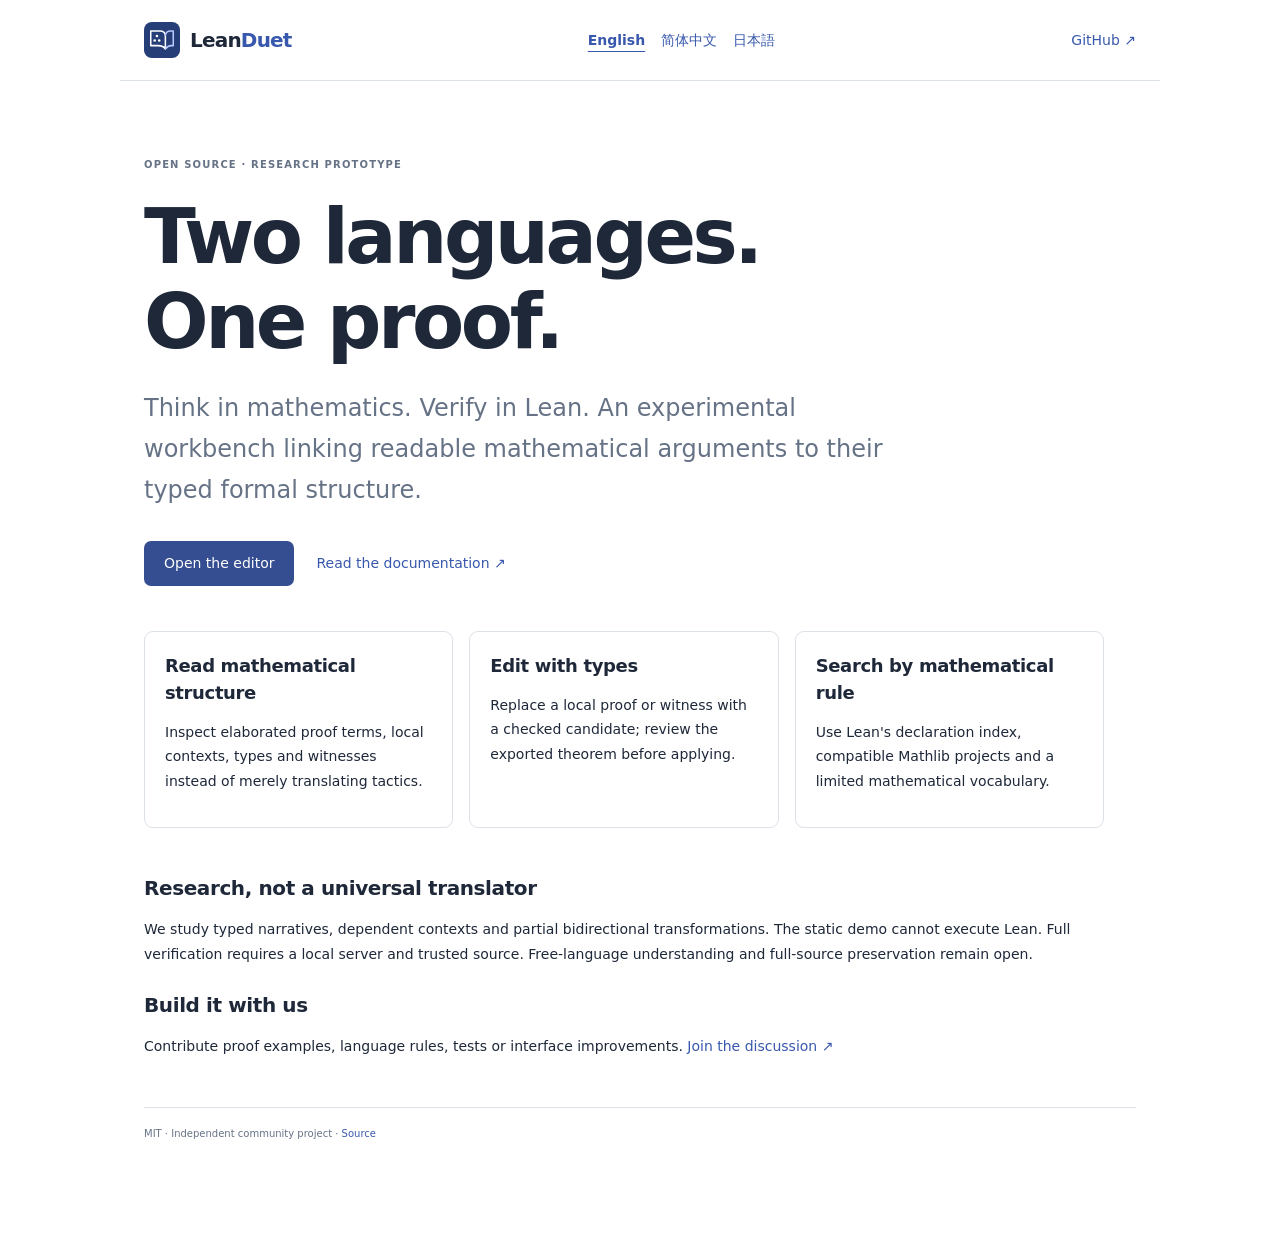
==== web/about.html @ 16a1d82d "Add Chinese and Japanese project introductions and compositional proof language" ====
<!doctype html>
<html lang="en" data-theme="light"><head><meta charset="utf-8"><meta name="viewport" content="width=device-width,initial-scale=1"><title>About LeanDuet · 项目介绍 · プロジェクト紹介</title><link rel="stylesheet" href="style.css"><link rel="stylesheet" href="about.css"><link rel="icon" href="logo.svg" type="image/svg+xml"></head>
<body class="about-page"><header class="about-nav"><a class="brand" href="./"><img src="logo.svg" width="36" height="36" alt=""><span>Lean<span class="accent">Duet</span></span></a><nav aria-label="Language"><a href="#en" lang="en">English</a><a href="#zh" lang="zh-CN">简体中文</a><a href="#ja" lang="ja">日本語</a></nav><a href="https://github.com/Liangebra/leanduet">GitHub ↗</a></header>
<main class="about-main">
<article id="en" lang="en"><div class="eyebrow">OPEN SOURCE · RESEARCH PROTOTYPE</div><h1>Two languages.<br>One proof.</h1><p class="lead">Think in mathematics. Verify in Lean. An experimental workbench linking readable mathematical arguments to their typed formal structure.</p><div class="about-actions"><a class="launch" href="./">Open the editor</a><a href="https://github.com/Liangebra/leanduet/blob/main/README.md">Read the documentation ↗</a></div><div class="feature-grid"><section><h2>Read mathematical structure</h2><p>Inspect elaborated proof terms, local contexts, types and witnesses instead of merely translating tactics.</p></section><section><h2>Edit with types</h2><p>Replace a local proof or witness with a checked candidate; review the exported theorem before applying.</p></section><section><h2>Search by mathematical rule</h2><p>Use Lean's declaration index, compatible Mathlib projects and a limited mathematical vocabulary.</p></section></div><h2>Research, not a universal translator</h2><p>We study typed narratives, dependent contexts and partial bidirectional transformations. The static demo cannot execute Lean. Full verification requires a local server and trusted source. Free-language understanding and full-source preservation remain open.</p><h2>Build it with us</h2><p>Contribute proof examples, language rules, tests or interface improvements. <a href="https://github.com/Liangebra/leanduet/discussions">Join the discussion ↗</a></p></article>
<article id="zh" lang="zh-CN"><div class="eyebrow">开源 · 研究原型</div><h1>两种语言，<br>同一个证明。</h1><p class="lead">以数学的方式思考，以 Lean 的方式验证。让传统数学叙事和形式证明共享带类型的推理结构。</p><div class="about-actions"><a class="launch" href="./">打开编辑器</a><a href="https://github.com/Liangebra/leanduet/blob/main/README.zh-CN.md">阅读中文文档 ↗</a></div><div class="feature-grid"><section><h2>阅读数学结构</h2><p>提取 elaboration 后的真实证明项、局部上下文、类型和见证，而非逐行翻译 tactic。</p></section><section><h2>由类型约束编辑</h2><p>修改局部证明或构造性见证，审查经过验证的导出结果后再应用。</p></section><section><h2>按数学原理检索</h2><p>利用 Lean 的定理索引、兼容的 Mathlib 项目及受控数学概念词典。</p></section></div><h2>研究原型，而非万能翻译器</h2><p>研究类型化叙事、依赖上下文与部分双向变换。静态演示不执行 Lean；验证须启动本地服务并使用可信源码。自由自然语言解析、完整源码保留仍是研究目标。</p><h2>一起建设</h2><p>欢迎贡献数学证明案例、语言规则、测试或界面设计。<a href="https://github.com/Liangebra/leanduet/discussions">参与讨论 ↗</a></p></article>
<article id="ja" lang="ja"><div class="eyebrow">オープンソース · 研究用プロトタイプ</div><h1>二つの言語、<br>一つの証明。</h1><p class="lead">数学として考え、Lean で検証する。自然な数学的記述と型付きの形式証明を結び付ける実験的なワークベンチ。</p><div class="about-actions"><a class="launch" href="./">エディターを開く</a><a href="https://github.com/Liangebra/leanduet/blob/main/README.ja.md">日本語ドキュメント ↗</a></div><div class="feature-grid"><section><h2>数学的構造を読む</h2><p>tactic の単なる翻訳ではなく、elaboration 後の証明項、局所文脈、型、証人を調べます。</p></section><section><h2>型に基づいて編集する</h2><p>局所証明や存在証明の証人を置き換え、検査済みの候補を確認してから適用します。</p></section><section><h2>数学的な規則で検索する</h2><p>Lean の定理索引、互換性のある Mathlib プロジェクト、制御された数学用語を活用します。</p></section></div><h2>万能翻訳器ではなく、研究プロジェクト</h2><p>型付き数学的叙述、依存文脈、部分的な双方向変換を研究しています。静的デモでは Lean を実行できません。検証にはローカルサーバーと信頼できるコードが必要です。自由な自然言語の理解やソースの完全な保持は今後の課題です。</p><h2>一緒に開発しませんか</h2><p>証明例、数学用語、テスト、UI の改善を歓迎します。<a href="https://github.com/Liangebra/leanduet/discussions">議論に参加する ↗</a></p></article>
<footer>MIT · Independent community project · <a href="https://github.com/Liangebra/leanduet">Source</a></footer></main><script type="module" src="about.mjs"></script></body></html>
---- web/style.css ----
:root{color-scheme:light;--bg:#f4f5f8;--paper:#fff;--rail:#f8f9fb;--ink:#1e2839;--muted:#667286;--line:#dce1e8;--soft:#eef2f8;--accent:#3858ad;--accent-soft:#e9effe;--code:#f9fafc;--warn:#9c3e30;--shadow:0 2px 12px #23354b08;--mono:"SFMono-Regular",Consolas,"Liberation Mono",monospace}html[data-theme=dark]{color-scheme:dark;--bg:#11151e;--paper:#1b2230;--rail:#151b26;--ink:#e7edf7;--muted:#9eacc0;--line:#303b4e;--soft:#222d40;--accent:#a9bbff;--accent-soft:#293961;--code:#161e2b;--warn:#ffb3a7;--shadow:none}*{box-sizing:border-box}body{margin:0;background:var(--bg);color:var(--ink);font:14px/1.5 system-ui,-apple-system,sans-serif}button,input,textarea{font:inherit;color:inherit}button,a{ -webkit-tap-highlight-color:transparent}button{background:var(--paper);border:1px solid var(--line);border-radius:7px;padding:8px 12px;cursor:pointer;white-space:nowrap;font-weight:550}button:hover{border-color:var(--accent);color:var(--accent)}button:disabled{opacity:.42;cursor:not-allowed}button:focus-visible,a:focus-visible,textarea:focus-visible,input:focus-visible{outline:2px solid var(--accent);outline-offset:2px}a{color:var(--accent);text-decoration:none}a:hover{text-decoration:underline}small{display:block;color:var(--muted);font-size:11px}.top{height:68px;display:flex;align-items:center;justify-content:space-between;gap:16px;padding:0 24px;background:var(--paper);border-bottom:1px solid var(--line);position:sticky;top:0;z-index:10}.brand{display:flex;align-items:center;gap:10px;color:var(--ink);font-weight:750;letter-spacing:-.04em;font-size:20px;line-height:1.1}.brand small{font-size:8px;letter-spacing:.14em;margin-top:4px}.accent{color:var(--accent)}.topname,.actions,.workactions,.panelactions,.diaghead{display:flex;align-items:center;gap:10px}.topname{min-width:0;overflow:hidden}.topname #docname{overflow:hidden;text-overflow:ellipsis;white-space:nowrap}.pill{display:inline-block;font:600 10px/1.5 system-ui,sans-serif;padding:3px 7px;border-radius:5px;background:var(--soft);color:var(--muted);white-space:nowrap}.pill[data-state=dirty]{color:var(--warn)}.pill[data-state=pass]{color:var(--accent);background:var(--accent-soft)}.primary{background:var(--accent);border-color:var(--accent);color:var(--paper)}.primary:hover{color:var(--paper);filter:brightness(.92)}.iconlink{font-size:12px}.shell{display:grid;grid-template-columns:224px minmax(0,1fr);min-height:calc(100vh - 68px)}.rail{border-right:1px solid var(--line);background:var(--rail);padding:22px 14px;display:flex;flex-direction:column;gap:5px}.rail-title,.section-label,.eyebrow{font-size:10px;font-weight:700;letter-spacing:.115em;color:var(--muted)}.rail-title,.section-label{display:flex;justify-content:space-between;gap:8px;padding:0 9px}.rail-title{margin-bottom:12px}.section-label{margin:22px 0 5px}.railbtn,.example,.outlineItem{display:block;width:100%;text-align:left;border:0;background:transparent;color:var(--ink);font-size:12px;white-space:normal;overflow-wrap:anywhere}.example.active,.outlineItem.active{background:var(--accent-soft);color:var(--accent)}.outlineItem{font-family:var(--mono);font-weight:400}.railfoot{margin-top:auto;padding:24px 9px 4px}.railfoot small{margin-top:12px}.railfoot a{font-size:12px}main{min-width:0;padding:24px clamp(14px,2.4vw,38px);max-width:1900px;width:100%;margin:0 auto}.worktop{display:flex;justify-content:space-between;align-items:end;gap:12px;margin:0 0 14px}h1{font:600 clamp(22px,2.5vw,32px)/1.2 system-ui,sans-serif;letter-spacing:-.045em;margin:6px 0;overflow-wrap:anywhere}h2{font-size:16px;margin:3px 0;letter-spacing:-.02em}#theoremMeta{font-size:12px;margin:0;color:var(--muted)}.switch{display:flex;gap:6px;align-items:center;color:var(--muted);font-size:12px;white-space:nowrap}.notice{border:1px solid var(--line);background:var(--paper);border-left:3px solid var(--accent);border-radius:6px;padding:10px 12px;margin-bottom:16px;font-size:12px;color:var(--muted);white-space:pre-wrap}.notice.error{color:var(--warn);border-left-color:var(--warn)}.panes{display:grid;grid-template-columns:minmax(0,1fr) minmax(0,1fr);gap:14px;align-items:start}.pane{background:var(--paper);border:1px solid var(--line);border-radius:11px;box-shadow:var(--shadow);min-width:0;overflow:hidden}.panehead{display:flex;justify-content:space-between;align-items:center;padding:17px 18px 12px;border-bottom:1px solid var(--line)}.tabs{display:flex;gap:4px;padding:0 14px;border-bottom:1px solid var(--line);overflow:auto}.tabs button{border:0;border-radius:0;background:transparent;padding:11px 8px 9px;color:var(--muted);font-size:12px;border-bottom:2px solid transparent}.tabs button[aria-pressed=true]{color:var(--accent);border-bottom-color:var(--accent)}.readingView{padding:18px;min-height:400px}.paper{padding:clamp(12px,2.2vw,28px);border:1px solid var(--line);border-radius:6px;background:var(--paper);min-height:310px}.statement{font:18px/1.7 Georgia,"Times New Roman",serif;margin:12px 0 26px;overflow-wrap:anywhere}.statement code{font:12px/1.8 var(--mono);color:var(--muted)}.statement math{font-size:21px}.proof-title{font:italic 18px Georgia,serif;display:flex;justify-content:space-between;align-items:center;margin-bottom:12px}.proof-title span{font:10px system-ui,sans-serif;color:var(--muted)}.step{display:flex;align-items:baseline;gap:10px;width:100%;text-align:left;border:1px solid transparent;background:transparent;border-radius:6px;padding:9px 8px;white-space:normal;overflow-wrap:anywhere;font:16px/1.5 Georgia,serif}.step .line{font:10px var(--mono);color:var(--muted);min-width:15px}.step .steptext{min-width:0;flex:1}.step math{font-size:17px}.step code{font:12px var(--mono);overflow-wrap:anywhere}.step:hover,.step.selected{background:var(--accent-soft);border-color:var(--line);color:var(--ink)}.qed{text-align:right;font-size:20px;margin-top:18px}.hint{font-size:11px;color:var(--muted);margin:12px 0 0}.stepEditor{margin-top:12px;padding:12px;border:1px solid var(--line);border-radius:6px;background:var(--soft)}.stepEditor input{width:100%;padding:9px;border:1px solid var(--line);border-radius:5px;background:var(--paper);font:13px var(--mono);margin:8px 0}.stepEditor label{font-size:12px;font-weight:650}.stepEditor .actions{justify-content:flex-end}.stepEditor small{margin-top:7px}.codebar{display:flex;justify-content:space-between;padding:10px 16px;color:var(--muted);font:11px var(--mono);background:var(--soft)}.codewrap{position:relative;display:grid;grid-template-columns:42px minmax(0,1fr);height:325px;background:var(--code)}#gutter,#lean{margin:0;padding:14px 0;font:13px/24px var(--mono);tab-size:2}#gutter{text-align:right;padding-right:9px;color:var(--muted);overflow:hidden;border-right:1px solid var(--line);user-select:none}#lean{padding-left:12px;padding-right:12px;min-height:0;height:100%;resize:none;overflow:auto;border:0;background:transparent;white-space:pre}textarea{display:block;width:100%;resize:vertical;min-height:300px;border:0;padding:14px;background:var(--code);font:13px/1.7 var(--mono)}#prompt{min-height:180px;font:14px/1.6 system-ui,sans-serif;border:1px solid var(--line);border-radius:6px;margin:10px 0}.panelactions{padding:10px 14px;border-top:1px solid var(--line);justify-content:flex-end;flex-wrap:wrap}.panelactions button{font-size:12px}.tabbody{min-height:400px}.tabbody#notesView{padding:14px}.proposalbox{margin-top:10px;padding:12px;border:1px solid var(--line);border-radius:6px}.proposalbox button{font-size:11px;margin:4px 4px 0 0}.diagnostics{border-top:1px solid var(--line);padding:14px;min-height:155px}.diaghead{justify-content:space-between}pre{font:12px/1.6 var(--mono);white-space:pre-wrap;overflow-wrap:anywhere;margin:10px 0 0;max-height:240px;overflow:auto}#gutter{white-space:pre;max-height:none}.inspector{display:grid;grid-template-columns:minmax(0,1fr) minmax(0,1fr) auto;gap:14px;align-items:center;border:1px solid var(--line);background:var(--paper);border-radius:8px;margin-top:14px;padding:14px 18px}.inspector strong,.inspector code,.inspector span:not(.eyebrow){display:block;overflow-wrap:anywhere}.inspector code{font-size:12px;color:var(--muted)}.inspector .eyebrow{display:block;margin-bottom:3px}footer{display:flex;justify-content:space-between;gap:12px;margin-top:16px;color:var(--muted);font-size:10px}[hidden]{display:none!important}@media(max-width:1100px){.shell{grid-template-columns:170px minmax(0,1fr)}.rail{padding:18px 9px}.paper{padding:13px}.topname{display:none}.workactions{flex-wrap:wrap}.panes{gap:9px}}@media(max-width:800px){.top{height:auto;min-height:60px;padding:12px;flex-wrap:wrap}.shell{display:block}.rail{border-right:0;border-bottom:1px solid var(--line);display:flex;flex-direction:row;flex-wrap:wrap;padding:10px}.rail-title,.railfoot,.rail .section-label,#outline{display:none}.railbtn{width:auto}.rail #examples{display:flex;flex-wrap:wrap;gap:3px}.rail .example{width:auto;font-size:11px}.panes{grid-template-columns:1fr}.worktop{align-items:start;flex-direction:column}.inspector{grid-template-columns:1fr}footer{flex-direction:column}.actions{gap:6px}.top .actions button{font-size:11px}.iconlink{display:none}}
.narrativeStatus{color:var(--muted);font:10px/1.6 system-ui,sans-serif;border-top:1px solid var(--line);padding-top:12px;margin-top:18px}.statement math,.step math{display:inline math;vertical-align:middle}.step.selected .line{color:var(--accent)}

/* Reading-first workbench refinements */
.stepModes{display:flex;align-items:center;gap:9px;margin-top:9px}.stepModes select{font:12px system-ui,sans-serif;padding:5px 9px;border:1px solid var(--line);border-radius:5px;background:var(--paper);color:var(--ink)}
.railfoot a{display:block;margin-bottom:8px}.statement{line-height:1.8}.paper{min-height:340px}.proof-title{padding-bottom:9px;border-bottom:1px solid var(--line)}.step{padding-top:12px;padding-bottom:12px}.step .line{opacity:.7}.step.selected{border-left:2px solid var(--accent)}.workactions button[aria-pressed=true]{background:var(--accent-soft);color:var(--accent)}.focus-reading .panes{grid-template-columns:minmax(0,1fr)}.focus-reading .codepane{display:none}.focus-reading .mathpane{max-width:920px;width:100%;margin:auto}.focus-reading .paper{max-width:760px;margin:auto;padding:clamp(18px,4vw,48px)}.focus-reading .readingView{min-height:520px}.focus-reading .step{font-size:18px}.focus-reading .statement{font-size:22px}.focus-reading .inspector{max-width:920px;margin-left:auto;margin-right:auto}.focus-reading #newDoc:focus-visible{outline:2px solid var(--accent)}
@media(max-width:800px){.rail{gap:6px}.rail #examples{width:100%;overflow-x:auto;flex-wrap:nowrap;padding-bottom:3px}.rail .example{flex:0 0 auto}.readingView{padding:12px}.panehead{padding:13px}.paper{min-height:260px}.top .actions{flex-wrap:wrap}.focus-reading .readingView{min-height:350px}.focus-reading .paper{padding:18px}.focus-reading .statement{font-size:19px}.focus-reading .step{font-size:16px}}

.semanticPanel{padding:18px}.semanticPanel p{color:var(--muted);font-size:12px}.semanticPanel button{margin-right:6px;margin-bottom:6px;font-size:12px}.typedNode{border:1px solid var(--line);border-radius:6px;margin:8px 0;padding:9px;background:var(--paper);overflow-wrap:anywhere}.typedNode .typedNode{margin-left:10px;border-left:2px solid var(--accent)}.typedNode summary{cursor:pointer;font-size:12px;color:var(--accent)}.typedType{margin:7px 0}.typedNode code{display:block;font:12px/1.6 var(--mono);white-space:pre-wrap}.typedNode pre{max-height:140px}#typedStatus{white-space:pre-wrap}

.typedTools{display:flex;gap:8px;align-items:center;margin:14px 0;color:var(--muted);font-size:11px}.typedTools select{background:var(--paper);color:var(--ink);border:1px solid var(--line);border-radius:5px;padding:5px}.typedNarrative:empty{display:none}.typedNarrative{border:1px solid var(--line);background:var(--paper);padding:15px;border-radius:8px;margin-bottom:15px}.derivedStep{font:16px/1.65 Georgia,serif;padding:8px 0;overflow-wrap:anywhere}.derivedStep code{font:12px var(--mono)}

.typedEdit{font-size:10px;margin:7px 0 0;padding:4px 8px}.typedPatch{margin-top:16px;padding:15px;border:1px solid var(--accent);border-radius:8px;background:var(--paper)}.typedPatch label{display:block;font-size:12px}.typedPatch textarea{min-height:95px;margin:8px 0;border:1px solid var(--line);border-radius:6px}.typedPatch pre{background:var(--code);padding:10px;border-radius:6px}.typedPatch small{margin-top:8px}.typedPatch #patchStatus{white-space:pre-wrap}

.patchScope{border:1px solid var(--line);padding:9px;border-radius:6px;margin:8px 0 12px}.patchScope summary{font-size:12px;cursor:pointer;color:var(--accent)}.scopeRow{display:grid;grid-template-columns:minmax(44px,auto) minmax(0,1fr);gap:10px;border-bottom:1px solid var(--line);padding:5px 0;font-size:12px}.scopeRow code{overflow-wrap:anywhere;white-space:pre-wrap;font:12px var(--mono)}

.patchSuggestions{margin:8px 0 14px;border:1px solid var(--line);background:var(--soft);border-radius:6px;padding:10px}.patchSuggestions #patchChoices{display:flex;flex-wrap:wrap;gap:7px;margin-top:8px}.patchSuggestions button{font-size:12px;color:var(--accent);white-space:normal}.patchSuggestions small{line-height:1.5}

.witnessPair{border:1px solid var(--line);border-radius:7px;padding:12px;margin:12px 0;background:var(--soft)}.witnessPair input{width:100%;font:13px var(--mono);padding:8px;background:var(--paper);color:var(--ink);border:1px solid var(--line);border-radius:5px;margin:5px 0 10px}.witnessPair textarea{min-height:65px}.witnessPair p{margin:8px 0;font-size:12px}

.ruleSearch{margin:14px 0;border:1px solid var(--line);border-radius:7px;padding:12px;background:var(--soft)}.ruleSearch label{margin:7px 0}.ruleSearch input{width:100%;padding:8px;border:1px solid var(--line);background:var(--paper);color:var(--ink);border-radius:5px;margin-bottom:8px}.ruleResult{padding:10px 0;border-top:1px solid var(--line);display:grid;gap:6px}.ruleResult code{font:12px var(--mono);white-space:pre-wrap;overflow-wrap:anywhere}.ruleResult button{justify-self:start}.ruleSearch #ruleStatus{white-space:pre-wrap}

.chainEditor{padding:12px;border:1px solid var(--line);border-radius:7px;margin:12px 0}.chainEditor summary{cursor:pointer;font-size:13px;color:var(--accent)}.chainEditor textarea{min-height:140px;white-space:pre-wrap;font:13px/1.6 var(--mono)}
---- web/about.css ----
.about-page{min-height:100vh;background:var(--paper);color:var(--ink);overflow:auto}.about-nav{max-width:1040px;margin:auto;padding:22px 24px;border-bottom:1px solid var(--line);display:flex;justify-content:space-between;align-items:center;gap:16px;flex-wrap:wrap}.about-nav nav{display:flex;gap:16px;flex-wrap:wrap}.about-nav nav a[aria-current]{color:var(--accent);font-weight:700;text-decoration:underline;text-underline-offset:6px}.about-main{max-width:1040px;margin:auto;padding:clamp(28px,6vw,76px) 24px;display:block}.about-main article{max-width:960px}.about-main article[hidden]{display:none}.about-main h1{font-size:clamp(40px,7vw,76px);letter-spacing:-.045em;line-height:1.12;margin:22px 0}.about-main .lead{font-size:clamp(17px,2.4vw,24px);max-width:740px;color:var(--muted);line-height:1.7}.about-main p{line-height:1.75}.about-actions{display:flex;gap:22px;align-items:center;flex-wrap:wrap;margin:30px 0}.about-actions .launch{background:#354d91;color:white;border-radius:7px;padding:12px 20px;text-decoration:none}.feature-grid{display:grid;grid-template-columns:repeat(3,minmax(0,1fr));gap:16px;margin:45px 0}.feature-grid section{padding:20px;border:1px solid var(--line);border-radius:9px}.about-main h2{font-size:20px;margin:24px 0 10px}.feature-grid h2{margin-top:0;font-size:18px}.about-main footer{margin-top:48px;border-top:1px solid var(--line);padding:18px 0;display:block}.chainEditor{padding:12px;border:1px solid var(--line);border-radius:7px;margin:12px 0}.chainEditor textarea{min-height:140px;white-space:pre-wrap;font:13px/1.6 var(--mono)}@media(max-width:650px){.feature-grid{grid-template-columns:1fr}.about-nav{justify-content:flex-start}.about-main{padding:32px 20px}.about-nav nav{order:3;width:100%}}
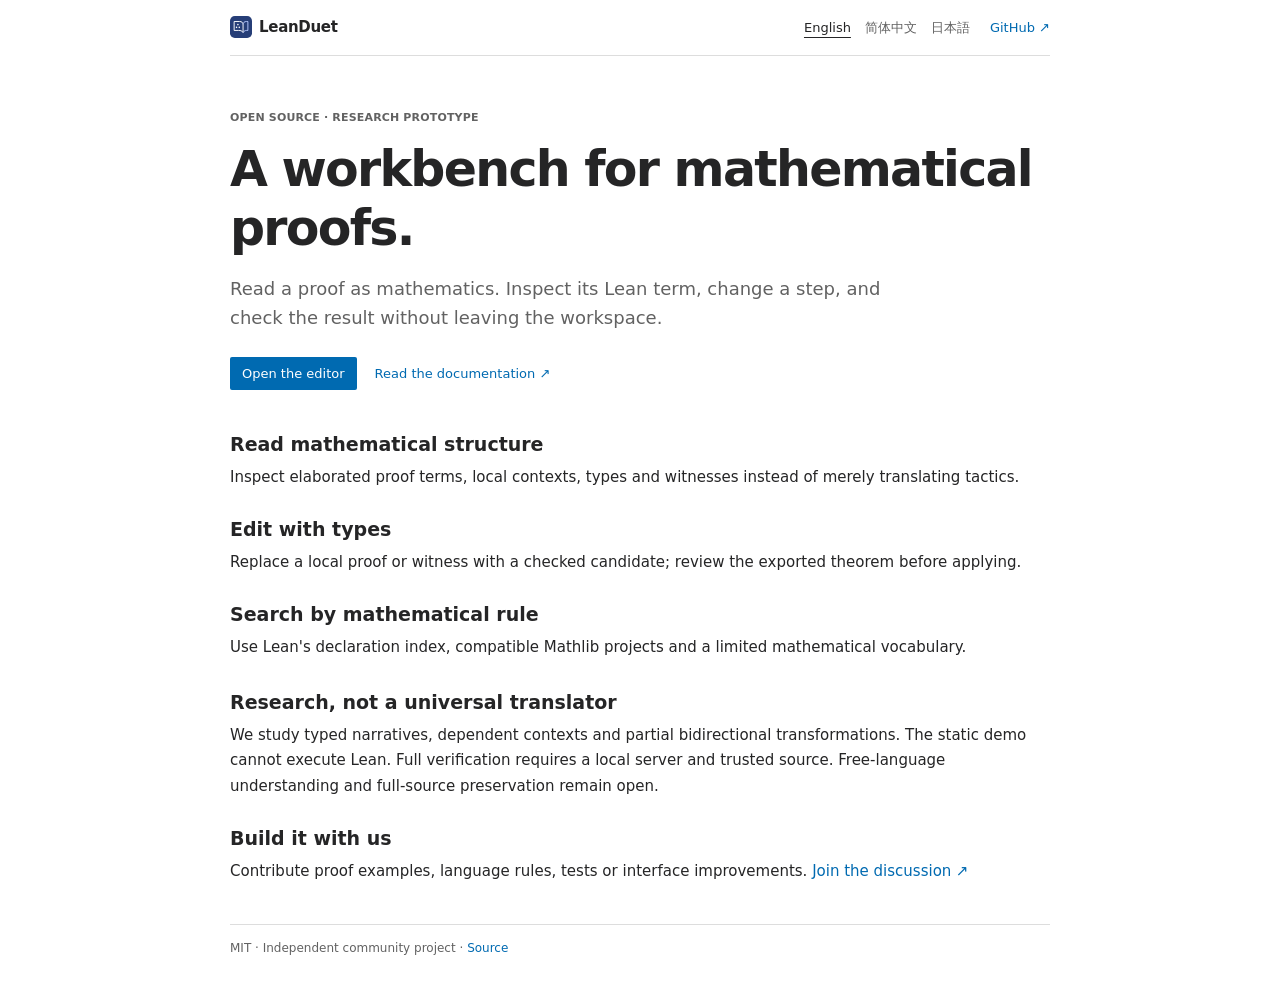
==== commit 6c52548b: "Rebuild flat IDE workspace and README; publish static site after independent browser checks" ====
--- a/web/about.html
+++ b/web/about.html
@@ -2,7 +2,7 @@
 <html lang="en" data-theme="light"><head><meta charset="utf-8"><meta name="viewport" content="width=device-width,initial-scale=1"><title>About LeanDuet · 项目介绍 · プロジェクト紹介</title><link rel="stylesheet" href="style.css"><link rel="stylesheet" href="about.css"><link rel="icon" href="logo.svg" type="image/svg+xml"></head>
 <body class="about-page"><header class="about-nav"><a class="brand" href="./"><img src="logo.svg" width="36" height="36" alt=""><span>Lean<span class="accent">Duet</span></span></a><nav aria-label="Language"><a href="#en" lang="en">English</a><a href="#zh" lang="zh-CN">简体中文</a><a href="#ja" lang="ja">日本語</a></nav><a href="https://github.com/Liangebra/leanduet">GitHub ↗</a></header>
 <main class="about-main">
-<article id="en" lang="en"><div class="eyebrow">OPEN SOURCE · RESEARCH PROTOTYPE</div><h1>Two languages.<br>One proof.</h1><p class="lead">Think in mathematics. Verify in Lean. An experimental workbench linking readable mathematical arguments to their typed formal structure.</p><div class="about-actions"><a class="launch" href="./">Open the editor</a><a href="https://github.com/Liangebra/leanduet/blob/main/README.md">Read the documentation ↗</a></div><div class="feature-grid"><section><h2>Read mathematical structure</h2><p>Inspect elaborated proof terms, local contexts, types and witnesses instead of merely translating tactics.</p></section><section><h2>Edit with types</h2><p>Replace a local proof or witness with a checked candidate; review the exported theorem before applying.</p></section><section><h2>Search by mathematical rule</h2><p>Use Lean's declaration index, compatible Mathlib projects and a limited mathematical vocabulary.</p></section></div><h2>Research, not a universal translator</h2><p>We study typed narratives, dependent contexts and partial bidirectional transformations. The static demo cannot execute Lean. Full verification requires a local server and trusted source. Free-language understanding and full-source preservation remain open.</p><h2>Build it with us</h2><p>Contribute proof examples, language rules, tests or interface improvements. <a href="https://github.com/Liangebra/leanduet/discussions">Join the discussion ↗</a></p></article>
-<article id="zh" lang="zh-CN"><div class="eyebrow">开源 · 研究原型</div><h1>两种语言，<br>同一个证明。</h1><p class="lead">以数学的方式思考，以 Lean 的方式验证。让传统数学叙事和形式证明共享带类型的推理结构。</p><div class="about-actions"><a class="launch" href="./">打开编辑器</a><a href="https://github.com/Liangebra/leanduet/blob/main/README.zh-CN.md">阅读中文文档 ↗</a></div><div class="feature-grid"><section><h2>阅读数学结构</h2><p>提取 elaboration 后的真实证明项、局部上下文、类型和见证，而非逐行翻译 tactic。</p></section><section><h2>由类型约束编辑</h2><p>修改局部证明或构造性见证，审查经过验证的导出结果后再应用。</p></section><section><h2>按数学原理检索</h2><p>利用 Lean 的定理索引、兼容的 Mathlib 项目及受控数学概念词典。</p></section></div><h2>研究原型，而非万能翻译器</h2><p>研究类型化叙事、依赖上下文与部分双向变换。静态演示不执行 Lean；验证须启动本地服务并使用可信源码。自由自然语言解析、完整源码保留仍是研究目标。</p><h2>一起建设</h2><p>欢迎贡献数学证明案例、语言规则、测试或界面设计。<a href="https://github.com/Liangebra/leanduet/discussions">参与讨论 ↗</a></p></article>
-<article id="ja" lang="ja"><div class="eyebrow">オープンソース · 研究用プロトタイプ</div><h1>二つの言語、<br>一つの証明。</h1><p class="lead">数学として考え、Lean で検証する。自然な数学的記述と型付きの形式証明を結び付ける実験的なワークベンチ。</p><div class="about-actions"><a class="launch" href="./">エディターを開く</a><a href="https://github.com/Liangebra/leanduet/blob/main/README.ja.md">日本語ドキュメント ↗</a></div><div class="feature-grid"><section><h2>数学的構造を読む</h2><p>tactic の単なる翻訳ではなく、elaboration 後の証明項、局所文脈、型、証人を調べます。</p></section><section><h2>型に基づいて編集する</h2><p>局所証明や存在証明の証人を置き換え、検査済みの候補を確認してから適用します。</p></section><section><h2>数学的な規則で検索する</h2><p>Lean の定理索引、互換性のある Mathlib プロジェクト、制御された数学用語を活用します。</p></section></div><h2>万能翻訳器ではなく、研究プロジェクト</h2><p>型付き数学的叙述、依存文脈、部分的な双方向変換を研究しています。静的デモでは Lean を実行できません。検証にはローカルサーバーと信頼できるコードが必要です。自由な自然言語の理解やソースの完全な保持は今後の課題です。</p><h2>一緒に開発しませんか</h2><p>証明例、数学用語、テスト、UI の改善を歓迎します。<a href="https://github.com/Liangebra/leanduet/discussions">議論に参加する ↗</a></p></article>
+<article id="en" lang="en"><div class="eyebrow">OPEN SOURCE · RESEARCH PROTOTYPE</div><h1>A workbench for mathematical proofs.</h1><p class="lead">Read a proof as mathematics. Inspect its Lean term, change a step, and check the result without leaving the workspace.</p><div class="about-actions"><a class="launch" href="./">Open the editor</a><a href="https://github.com/Liangebra/leanduet/blob/main/README.md">Read the documentation ↗</a></div><div class="feature-grid"><section><h2>Read mathematical structure</h2><p>Inspect elaborated proof terms, local contexts, types and witnesses instead of merely translating tactics.</p></section><section><h2>Edit with types</h2><p>Replace a local proof or witness with a checked candidate; review the exported theorem before applying.</p></section><section><h2>Search by mathematical rule</h2><p>Use Lean's declaration index, compatible Mathlib projects and a limited mathematical vocabulary.</p></section></div><h2>Research, not a universal translator</h2><p>We study typed narratives, dependent contexts and partial bidirectional transformations. The static demo cannot execute Lean. Full verification requires a local server and trusted source. Free-language understanding and full-source preservation remain open.</p><h2>Build it with us</h2><p>Contribute proof examples, language rules, tests or interface improvements. <a href="https://github.com/Liangebra/leanduet/discussions">Join the discussion ↗</a></p></article>
+<article id="zh" lang="zh-CN"><div class="eyebrow">开源 · 研究原型</div><h1>面向数学证明的工作台。</h1><p class="lead">在同一个工作区阅读数学证明、查看 Lean 证明项、修改推理并验证结果。</p><div class="about-actions"><a class="launch" href="./">打开编辑器</a><a href="https://github.com/Liangebra/leanduet/blob/main/README.zh-CN.md">阅读中文文档 ↗</a></div><div class="feature-grid"><section><h2>阅读数学结构</h2><p>提取 elaboration 后的真实证明项、局部上下文、类型和见证，而非逐行翻译 tactic。</p></section><section><h2>由类型约束编辑</h2><p>修改局部证明或构造性见证，审查经过验证的导出结果后再应用。</p></section><section><h2>按数学原理检索</h2><p>利用 Lean 的定理索引、兼容的 Mathlib 项目及受控数学概念词典。</p></section></div><h2>研究原型，而非万能翻译器</h2><p>研究类型化叙事、依赖上下文与部分双向变换。静态演示不执行 Lean；验证须启动本地服务并使用可信源码。自由自然语言解析、完整源码保留仍是研究目标。</p><h2>一起建设</h2><p>欢迎贡献数学证明案例、语言规则、测试或界面设计。<a href="https://github.com/Liangebra/leanduet/discussions">参与讨论 ↗</a></p></article>
+<article id="ja" lang="ja"><div class="eyebrow">オープンソース · 研究用プロトタイプ</div><h1>数学の証明のためのワークベンチ。</h1><p class="lead">数学的な証明を読み、Lean の証明項を調べ、推論を編集して検証するための作業環境です。</p><div class="about-actions"><a class="launch" href="./">エディターを開く</a><a href="https://github.com/Liangebra/leanduet/blob/main/README.ja.md">日本語ドキュメント ↗</a></div><div class="feature-grid"><section><h2>数学的構造を読む</h2><p>tactic の単なる翻訳ではなく、elaboration 後の証明項、局所文脈、型、証人を調べます。</p></section><section><h2>型に基づいて編集する</h2><p>局所証明や存在証明の証人を置き換え、検査済みの候補を確認してから適用します。</p></section><section><h2>数学的な規則で検索する</h2><p>Lean の定理索引、互換性のある Mathlib プロジェクト、制御された数学用語を活用します。</p></section></div><h2>万能翻訳器ではなく、研究プロジェクト</h2><p>型付き数学的叙述、依存文脈、部分的な双方向変換を研究しています。静的デモでは Lean を実行できません。検証にはローカルサーバーと信頼できるコードが必要です。自由な自然言語の理解やソースの完全な保持は今後の課題です。</p><h2>一緒に開発しませんか</h2><p>証明例、数学用語、テスト、UI の改善を歓迎します。<a href="https://github.com/Liangebra/leanduet/discussions">議論に参加する ↗</a></p></article>
 <footer>MIT · Independent community project · <a href="https://github.com/Liangebra/leanduet">Source</a></footer></main><script type="module" src="about.mjs"></script></body></html>
--- a/web/style.css
+++ b/web/style.css
@@ -1,23 +1,55 @@
-:root{color-scheme:light;--bg:#f4f5f8;--paper:#fff;--rail:#f8f9fb;--ink:#1e2839;--muted:#667286;--line:#dce1e8;--soft:#eef2f8;--accent:#3858ad;--accent-soft:#e9effe;--code:#f9fafc;--warn:#9c3e30;--shadow:0 2px 12px #23354b08;--mono:"SFMono-Regular",Consolas,"Liberation Mono",monospace}html[data-theme=dark]{color-scheme:dark;--bg:#11151e;--paper:#1b2230;--rail:#151b26;--ink:#e7edf7;--muted:#9eacc0;--line:#303b4e;--soft:#222d40;--accent:#a9bbff;--accent-soft:#293961;--code:#161e2b;--warn:#ffb3a7;--shadow:none}*{box-sizing:border-box}body{margin:0;background:var(--bg);color:var(--ink);font:14px/1.5 system-ui,-apple-system,sans-serif}button,input,textarea{font:inherit;color:inherit}button,a{ -webkit-tap-highlight-color:transparent}button{background:var(--paper);border:1px solid var(--line);border-radius:7px;padding:8px 12px;cursor:pointer;white-space:nowrap;font-weight:550}button:hover{border-color:var(--accent);color:var(--accent)}button:disabled{opacity:.42;cursor:not-allowed}button:focus-visible,a:focus-visible,textarea:focus-visible,input:focus-visible{outline:2px solid var(--accent);outline-offset:2px}a{color:var(--accent);text-decoration:none}a:hover{text-decoration:underline}small{display:block;color:var(--muted);font-size:11px}.top{height:68px;display:flex;align-items:center;justify-content:space-between;gap:16px;padding:0 24px;background:var(--paper);border-bottom:1px solid var(--line);position:sticky;top:0;z-index:10}.brand{display:flex;align-items:center;gap:10px;color:var(--ink);font-weight:750;letter-spacing:-.04em;font-size:20px;line-height:1.1}.brand small{font-size:8px;letter-spacing:.14em;margin-top:4px}.accent{color:var(--accent)}.topname,.actions,.workactions,.panelactions,.diaghead{display:flex;align-items:center;gap:10px}.topname{min-width:0;overflow:hidden}.topname #docname{overflow:hidden;text-overflow:ellipsis;white-space:nowrap}.pill{display:inline-block;font:600 10px/1.5 system-ui,sans-serif;padding:3px 7px;border-radius:5px;background:var(--soft);color:var(--muted);white-space:nowrap}.pill[data-state=dirty]{color:var(--warn)}.pill[data-state=pass]{color:var(--accent);background:var(--accent-soft)}.primary{background:var(--accent);border-color:var(--accent);color:var(--paper)}.primary:hover{color:var(--paper);filter:brightness(.92)}.iconlink{font-size:12px}.shell{display:grid;grid-template-columns:224px minmax(0,1fr);min-height:calc(100vh - 68px)}.rail{border-right:1px solid var(--line);background:var(--rail);padding:22px 14px;display:flex;flex-direction:column;gap:5px}.rail-title,.section-label,.eyebrow{font-size:10px;font-weight:700;letter-spacing:.115em;color:var(--muted)}.rail-title,.section-label{display:flex;justify-content:space-between;gap:8px;padding:0 9px}.rail-title{margin-bottom:12px}.section-label{margin:22px 0 5px}.railbtn,.example,.outlineItem{display:block;width:100%;text-align:left;border:0;background:transparent;color:var(--ink);font-size:12px;white-space:normal;overflow-wrap:anywhere}.example.active,.outlineItem.active{background:var(--accent-soft);color:var(--accent)}.outlineItem{font-family:var(--mono);font-weight:400}.railfoot{margin-top:auto;padding:24px 9px 4px}.railfoot small{margin-top:12px}.railfoot a{font-size:12px}main{min-width:0;padding:24px clamp(14px,2.4vw,38px);max-width:1900px;width:100%;margin:0 auto}.worktop{display:flex;justify-content:space-between;align-items:end;gap:12px;margin:0 0 14px}h1{font:600 clamp(22px,2.5vw,32px)/1.2 system-ui,sans-serif;letter-spacing:-.045em;margin:6px 0;overflow-wrap:anywhere}h2{font-size:16px;margin:3px 0;letter-spacing:-.02em}#theoremMeta{font-size:12px;margin:0;color:var(--muted)}.switch{display:flex;gap:6px;align-items:center;color:var(--muted);font-size:12px;white-space:nowrap}.notice{border:1px solid var(--line);background:var(--paper);border-left:3px solid var(--accent);border-radius:6px;padding:10px 12px;margin-bottom:16px;font-size:12px;color:var(--muted);white-space:pre-wrap}.notice.error{color:var(--warn);border-left-color:var(--warn)}.panes{display:grid;grid-template-columns:minmax(0,1fr) minmax(0,1fr);gap:14px;align-items:start}.pane{background:var(--paper);border:1px solid var(--line);border-radius:11px;box-shadow:var(--shadow);min-width:0;overflow:hidden}.panehead{display:flex;justify-content:space-between;align-items:center;padding:17px 18px 12px;border-bottom:1px solid var(--line)}.tabs{display:flex;gap:4px;padding:0 14px;border-bottom:1px solid var(--line);overflow:auto}.tabs button{border:0;border-radius:0;background:transparent;padding:11px 8px 9px;color:var(--muted);font-size:12px;border-bottom:2px solid transparent}.tabs button[aria-pressed=true]{color:var(--accent);border-bottom-color:var(--accent)}.readingView{padding:18px;min-height:400px}.paper{padding:clamp(12px,2.2vw,28px);border:1px solid var(--line);border-radius:6px;background:var(--paper);min-height:310px}.statement{font:18px/1.7 Georgia,"Times New Roman",serif;margin:12px 0 26px;overflow-wrap:anywhere}.statement code{font:12px/1.8 var(--mono);color:var(--muted)}.statement math{font-size:21px}.proof-title{font:italic 18px Georgia,serif;display:flex;justify-content:space-between;align-items:center;margin-bottom:12px}.proof-title span{font:10px system-ui,sans-serif;color:var(--muted)}.step{display:flex;align-items:baseline;gap:10px;width:100%;text-align:left;border:1px solid transparent;background:transparent;border-radius:6px;padding:9px 8px;white-space:normal;overflow-wrap:anywhere;font:16px/1.5 Georgia,serif}.step .line{font:10px var(--mono);color:var(--muted);min-width:15px}.step .steptext{min-width:0;flex:1}.step math{font-size:17px}.step code{font:12px var(--mono);overflow-wrap:anywhere}.step:hover,.step.selected{background:var(--accent-soft);border-color:var(--line);color:var(--ink)}.qed{text-align:right;font-size:20px;margin-top:18px}.hint{font-size:11px;color:var(--muted);margin:12px 0 0}.stepEditor{margin-top:12px;padding:12px;border:1px solid var(--line);border-radius:6px;background:var(--soft)}.stepEditor input{width:100%;padding:9px;border:1px solid var(--line);border-radius:5px;background:var(--paper);font:13px var(--mono);margin:8px 0}.stepEditor label{font-size:12px;font-weight:650}.stepEditor .actions{justify-content:flex-end}.stepEditor small{margin-top:7px}.codebar{display:flex;justify-content:space-between;padding:10px 16px;color:var(--muted);font:11px var(--mono);background:var(--soft)}.codewrap{position:relative;display:grid;grid-template-columns:42px minmax(0,1fr);height:325px;background:var(--code)}#gutter,#lean{margin:0;padding:14px 0;font:13px/24px var(--mono);tab-size:2}#gutter{text-align:right;padding-right:9px;color:var(--muted);overflow:hidden;border-right:1px solid var(--line);user-select:none}#lean{padding-left:12px;padding-right:12px;min-height:0;height:100%;resize:none;overflow:auto;border:0;background:transparent;white-space:pre}textarea{display:block;width:100%;resize:vertical;min-height:300px;border:0;padding:14px;background:var(--code);font:13px/1.7 var(--mono)}#prompt{min-height:180px;font:14px/1.6 system-ui,sans-serif;border:1px solid var(--line);border-radius:6px;margin:10px 0}.panelactions{padding:10px 14px;border-top:1px solid var(--line);justify-content:flex-end;flex-wrap:wrap}.panelactions button{font-size:12px}.tabbody{min-height:400px}.tabbody#notesView{padding:14px}.proposalbox{margin-top:10px;padding:12px;border:1px solid var(--line);border-radius:6px}.proposalbox button{font-size:11px;margin:4px 4px 0 0}.diagnostics{border-top:1px solid var(--line);padding:14px;min-height:155px}.diaghead{justify-content:space-between}pre{font:12px/1.6 var(--mono);white-space:pre-wrap;overflow-wrap:anywhere;margin:10px 0 0;max-height:240px;overflow:auto}#gutter{white-space:pre;max-height:none}.inspector{display:grid;grid-template-columns:minmax(0,1fr) minmax(0,1fr) auto;gap:14px;align-items:center;border:1px solid var(--line);background:var(--paper);border-radius:8px;margin-top:14px;padding:14px 18px}.inspector strong,.inspector code,.inspector span:not(.eyebrow){display:block;overflow-wrap:anywhere}.inspector code{font-size:12px;color:var(--muted)}.inspector .eyebrow{display:block;margin-bottom:3px}footer{display:flex;justify-content:space-between;gap:12px;margin-top:16px;color:var(--muted);font-size:10px}[hidden]{display:none!important}@media(max-width:1100px){.shell{grid-template-columns:170px minmax(0,1fr)}.rail{padding:18px 9px}.paper{padding:13px}.topname{display:none}.workactions{flex-wrap:wrap}.panes{gap:9px}}@media(max-width:800px){.top{height:auto;min-height:60px;padding:12px;flex-wrap:wrap}.shell{display:block}.rail{border-right:0;border-bottom:1px solid var(--line);display:flex;flex-direction:row;flex-wrap:wrap;padding:10px}.rail-title,.railfoot,.rail .section-label,#outline{display:none}.railbtn{width:auto}.rail #examples{display:flex;flex-wrap:wrap;gap:3px}.rail .example{width:auto;font-size:11px}.panes{grid-template-columns:1fr}.worktop{align-items:start;flex-direction:column}.inspector{grid-template-columns:1fr}footer{flex-direction:column}.actions{gap:6px}.top .actions button{font-size:11px}.iconlink{display:none}}
-.narrativeStatus{color:var(--muted);font:10px/1.6 system-ui,sans-serif;border-top:1px solid var(--line);padding-top:12px;margin-top:18px}.statement math,.step math{display:inline math;vertical-align:middle}.step.selected .line{color:var(--accent)}
-
-/* Reading-first workbench refinements */
-.stepModes{display:flex;align-items:center;gap:9px;margin-top:9px}.stepModes select{font:12px system-ui,sans-serif;padding:5px 9px;border:1px solid var(--line);border-radius:5px;background:var(--paper);color:var(--ink)}
-.railfoot a{display:block;margin-bottom:8px}.statement{line-height:1.8}.paper{min-height:340px}.proof-title{padding-bottom:9px;border-bottom:1px solid var(--line)}.step{padding-top:12px;padding-bottom:12px}.step .line{opacity:.7}.step.selected{border-left:2px solid var(--accent)}.workactions button[aria-pressed=true]{background:var(--accent-soft);color:var(--accent)}.focus-reading .panes{grid-template-columns:minmax(0,1fr)}.focus-reading .codepane{display:none}.focus-reading .mathpane{max-width:920px;width:100%;margin:auto}.focus-reading .paper{max-width:760px;margin:auto;padding:clamp(18px,4vw,48px)}.focus-reading .readingView{min-height:520px}.focus-reading .step{font-size:18px}.focus-reading .statement{font-size:22px}.focus-reading .inspector{max-width:920px;margin-left:auto;margin-right:auto}.focus-reading #newDoc:focus-visible{outline:2px solid var(--accent)}
-@media(max-width:800px){.rail{gap:6px}.rail #examples{width:100%;overflow-x:auto;flex-wrap:nowrap;padding-bottom:3px}.rail .example{flex:0 0 auto}.readingView{padding:12px}.panehead{padding:13px}.paper{min-height:260px}.top .actions{flex-wrap:wrap}.focus-reading .readingView{min-height:350px}.focus-reading .paper{padding:18px}.focus-reading .statement{font-size:19px}.focus-reading .step{font-size:16px}}
-
-.semanticPanel{padding:18px}.semanticPanel p{color:var(--muted);font-size:12px}.semanticPanel button{margin-right:6px;margin-bottom:6px;font-size:12px}.typedNode{border:1px solid var(--line);border-radius:6px;margin:8px 0;padding:9px;background:var(--paper);overflow-wrap:anywhere}.typedNode .typedNode{margin-left:10px;border-left:2px solid var(--accent)}.typedNode summary{cursor:pointer;font-size:12px;color:var(--accent)}.typedType{margin:7px 0}.typedNode code{display:block;font:12px/1.6 var(--mono);white-space:pre-wrap}.typedNode pre{max-height:140px}#typedStatus{white-space:pre-wrap}
-
-.typedTools{display:flex;gap:8px;align-items:center;margin:14px 0;color:var(--muted);font-size:11px}.typedTools select{background:var(--paper);color:var(--ink);border:1px solid var(--line);border-radius:5px;padding:5px}.typedNarrative:empty{display:none}.typedNarrative{border:1px solid var(--line);background:var(--paper);padding:15px;border-radius:8px;margin-bottom:15px}.derivedStep{font:16px/1.65 Georgia,serif;padding:8px 0;overflow-wrap:anywhere}.derivedStep code{font:12px var(--mono)}
-
-.typedEdit{font-size:10px;margin:7px 0 0;padding:4px 8px}.typedPatch{margin-top:16px;padding:15px;border:1px solid var(--accent);border-radius:8px;background:var(--paper)}.typedPatch label{display:block;font-size:12px}.typedPatch textarea{min-height:95px;margin:8px 0;border:1px solid var(--line);border-radius:6px}.typedPatch pre{background:var(--code);padding:10px;border-radius:6px}.typedPatch small{margin-top:8px}.typedPatch #patchStatus{white-space:pre-wrap}
-
-.patchScope{border:1px solid var(--line);padding:9px;border-radius:6px;margin:8px 0 12px}.patchScope summary{font-size:12px;cursor:pointer;color:var(--accent)}.scopeRow{display:grid;grid-template-columns:minmax(44px,auto) minmax(0,1fr);gap:10px;border-bottom:1px solid var(--line);padding:5px 0;font-size:12px}.scopeRow code{overflow-wrap:anywhere;white-space:pre-wrap;font:12px var(--mono)}
-
-.patchSuggestions{margin:8px 0 14px;border:1px solid var(--line);background:var(--soft);border-radius:6px;padding:10px}.patchSuggestions #patchChoices{display:flex;flex-wrap:wrap;gap:7px;margin-top:8px}.patchSuggestions button{font-size:12px;color:var(--accent);white-space:normal}.patchSuggestions small{line-height:1.5}
-
-.witnessPair{border:1px solid var(--line);border-radius:7px;padding:12px;margin:12px 0;background:var(--soft)}.witnessPair input{width:100%;font:13px var(--mono);padding:8px;background:var(--paper);color:var(--ink);border:1px solid var(--line);border-radius:5px;margin:5px 0 10px}.witnessPair textarea{min-height:65px}.witnessPair p{margin:8px 0;font-size:12px}
-
-.ruleSearch{margin:14px 0;border:1px solid var(--line);border-radius:7px;padding:12px;background:var(--soft)}.ruleSearch label{margin:7px 0}.ruleSearch input{width:100%;padding:8px;border:1px solid var(--line);background:var(--paper);color:var(--ink);border-radius:5px;margin-bottom:8px}.ruleResult{padding:10px 0;border-top:1px solid var(--line);display:grid;gap:6px}.ruleResult code{font:12px var(--mono);white-space:pre-wrap;overflow-wrap:anywhere}.ruleResult button{justify-self:start}.ruleSearch #ruleStatus{white-space:pre-wrap}
-
-.chainEditor{padding:12px;border:1px solid var(--line);border-radius:7px;margin:12px 0}.chainEditor summary{cursor:pointer;font-size:13px;color:var(--accent)}.chainEditor textarea{min-height:140px;white-space:pre-wrap;font:13px/1.6 var(--mono)}
+/* LeanDuet workbench — flat, editor-first layout. */
+:root{
+ color-scheme:light;--bg:#fff;--paper:#fff;--rail:#f3f3f3;--ink:#252526;--muted:#626262;--line:#ddd;--soft:#f3f3f3;--accent:#006ab1;--accent-soft:#e5eef6;--code:#fff;--warn:#a1260d;--mono:"Cascadia Code","SFMono-Regular",Consolas,"Liberation Mono",monospace;--split:50%;--top:42px;
+}
+html[data-theme=dark]{color-scheme:dark;--bg:#1e1e1e;--paper:#1e1e1e;--rail:#252526;--ink:#d4d4d4;--muted:#a6a6a6;--line:#3b3b3b;--soft:#2d2d30;--accent:#75b7ef;--accent-soft:#263b4e;--code:#1e1e1e;--warn:#f48771}
+*{box-sizing:border-box}
+body{margin:0;color:var(--ink);background:var(--bg);font:13px/1.5 system-ui,-apple-system,"Segoe UI",sans-serif}
+button,input,textarea,select{font:inherit;color:inherit}
+button{background:transparent;border:1px solid transparent;border-radius:2px;padding:5px 9px;cursor:pointer;font-weight:500;white-space:nowrap}
+button:hover{background:var(--soft)}button:disabled{opacity:.45;cursor:not-allowed}button:focus-visible,a:focus-visible,input:focus-visible,textarea:focus-visible,select:focus-visible,summary:focus-visible,[role=separator]:focus-visible{outline:2px solid var(--accent);outline-offset:-2px}
+button.primary{background:#006ab1;color:#fff;border-color:#006ab1}button.primary:hover{background:#005b99}a{color:var(--accent);text-decoration:none}a:hover{text-decoration:underline}small,.hint{color:var(--muted);font-size:12px;display:block;line-height:1.5}.hint{margin:8px 0}pre,code{font-family:var(--mono)}pre{white-space:pre-wrap;overflow-wrap:anywhere;margin:8px 0;max-height:240px;overflow:auto;font-size:12px;line-height:1.6}
+[hidden]{display:none!important}
+.top{height:var(--top);display:flex;align-items:center;gap:14px;padding:0 12px;background:var(--rail);border-bottom:1px solid var(--line);position:sticky;top:0;z-index:10}
+.brand{display:flex;align-items:center;gap:7px;color:var(--ink);font-size:15px;font-weight:650;letter-spacing:-.02em;white-space:nowrap}.brand img{width:22px;height:22px}.brand small{display:none}.accent{color:var(--ink)}
+.topname{flex:1;min-width:0;display:flex;align-items:center;justify-content:center;gap:8px;overflow:hidden}.topname #docname{overflow:hidden;text-overflow:ellipsis;white-space:nowrap;font-size:12px}
+.actions,.workactions,.panelactions,.diaghead{display:flex;align-items:center;gap:6px}.top .actions{margin-left:auto}.iconlink{color:var(--ink);font-size:12px;white-space:nowrap;padding:5px 6px}.iconlink:hover{background:var(--soft);text-decoration:none}
+.pill{font-size:11px;color:var(--muted);white-space:nowrap}.pill[data-state=dirty]{color:var(--warn)}.pill[data-state=pass]{color:var(--accent)}
+.shell{height:calc(100dvh - var(--top));display:grid;grid-template-columns:212px minmax(0,1fr);min-height:0}.explorer-hidden .shell{grid-template-columns:minmax(0,1fr)}.explorer-hidden .rail{display:none}
+.rail{background:var(--rail);border-right:1px solid var(--line);display:flex;flex-direction:column;gap:1px;padding:9px 0;min-height:0;overflow:auto}
+.rail-title,.section-label,.eyebrow{font-size:11px;font-weight:600;color:var(--muted);letter-spacing:.015em}.rail-title,.section-label{padding:5px 12px;display:flex;justify-content:space-between;gap:8px}.rail-title{margin-bottom:8px}.section-label{margin:12px 0 2px;background:var(--soft);color:var(--ink)}
+.railbtn,.example,.outlineItem{display:block;width:100%;text-align:left;border:0;border-radius:0;font-size:12px;white-space:normal;overflow-wrap:anywhere;padding:5px 14px}.example.active,.outlineItem.active{background:var(--accent-soft);color:var(--ink)}.outlineItem{font-family:var(--mono);font-weight:400}.railfoot{margin-top:auto;padding:16px 12px 0}.railfoot a{display:block;color:var(--muted);font-size:12px;margin:3px 0}.railfoot small{margin-top:9px}
+.shell>main{display:flex;flex-direction:column;min-width:0;min-height:0;overflow:hidden}
+.worktop{display:flex;justify-content:space-between;align-items:center;gap:12px;padding:6px 12px;border-bottom:1px solid var(--line);min-height:44px;background:var(--paper)}
+.worktop>div:first-child{min-width:0}.worktop .eyebrow{display:none}.worktop h1{font-size:14px;font-weight:600;margin:0;overflow-wrap:anywhere;line-height:1.4}#theoremMeta{font-size:11px;color:var(--muted);margin:0;overflow-wrap:anywhere}
+.switch{display:flex;align-items:center;gap:4px;font-size:12px;color:var(--muted);white-space:nowrap}.workactions button{font-size:12px}.workactions button[aria-pressed=true]{background:var(--accent-soft)}
+.notice{padding:5px 12px;background:var(--paper);color:var(--muted);font-size:11px;white-space:pre-wrap;overflow-wrap:anywhere;max-height:84px;overflow:auto;border-bottom:1px solid var(--line)}.notice.error{color:var(--warn);background:var(--soft)}
+.panes{display:grid;grid-template-columns:minmax(0,var(--split)) 5px minmax(0,1fr);flex:1;min-height:0;min-width:0;overflow:hidden}
+.pane{background:var(--paper);min-width:0;min-height:0;display:flex;flex-direction:column;overflow:hidden}.panehead{display:flex;justify-content:space-between;align-items:center;gap:8px;padding:7px 13px;min-height:34px;background:var(--rail)}.panehead .eyebrow{display:none}.panehead h2{font-size:12px;font-weight:600;margin:0}.splitter{background:var(--line);cursor:col-resize;touch-action:none;outline-offset:-1px}.splitter:hover,.splitter:focus-visible,.splitter.dragging{background:var(--accent)}
+.tabs{display:flex;gap:0;padding:0;background:var(--rail);border-bottom:1px solid var(--line);overflow:auto;flex-shrink:0}.tabs button{font-size:12px;padding:8px 12px;border:0;border-radius:0;border-top:2px solid transparent;color:var(--muted)}.tabs button[aria-pressed=true]{background:var(--paper);color:var(--ink);border-top-color:var(--accent)}
+.readingView,.tabbody{flex:1;min-height:0;overflow:auto;min-width:0}.readingView{padding:22px clamp(16px,3vw,48px)}.paper{max-width:760px;margin:0 auto;padding:0;background:transparent}.paper>.eyebrow{font:600 12px system-ui,sans-serif;letter-spacing:0}.statement{font:18px/1.8 Georgia,"Times New Roman",serif;margin:10px 0 28px;overflow-wrap:anywhere}.statement math{font-size:20px}.statement code{font:12px/1.7 var(--mono);color:var(--muted)}.proof-title{display:flex;justify-content:space-between;align-items:baseline;gap:8px;font:italic 18px Georgia,serif;margin-bottom:8px}.proof-title span{font:11px system-ui,sans-serif;color:var(--muted)}
+.step{width:100%;display:flex;align-items:baseline;text-align:left;gap:10px;padding:8px 5px;border:0;border-radius:0;background:transparent;white-space:normal;overflow-wrap:anywhere;font:16px/1.65 Georgia,serif}.step .line{font:11px var(--mono);color:var(--muted);min-width:18px}.step .steptext{flex:1;min-width:0}.step code{font:12px var(--mono);overflow-wrap:anywhere}.step math{font-size:17px}.step:hover,.step.selected{background:var(--accent-soft);color:var(--ink)}.step.selected .line{color:var(--accent)}.statement math,.step math{display:inline math;vertical-align:middle}.qed{text-align:right;font-size:20px}.narrativeStatus{margin:22px 0 0;color:var(--muted);font-size:11px}
+textarea,input,select{background:var(--code);border:1px solid var(--line);border-radius:2px}textarea{display:block;width:100%;padding:10px;resize:vertical;min-height:80px;font:13px/1.6 var(--mono)}input:not([type=checkbox]):not([type=file]),select{padding:5px 7px;max-width:100%}.stepEditor,.proposalbox{margin:12px 0;padding:12px 0;background:transparent;border-top:1px solid var(--line)}.stepEditor input{width:100%;margin:8px 0;font-family:var(--mono)}.stepModes{display:flex;gap:8px;align-items:center}.stepEditor .actions{justify-content:flex-end}
+.codebar{display:flex;justify-content:space-between;align-items:center;gap:8px;padding:7px 12px;font:12px var(--mono);background:var(--rail);border-bottom:1px solid var(--line);color:var(--muted)}#codeFilename{color:var(--ink);overflow-wrap:anywhere}
+.codewrap{display:grid;grid-template-columns:42px minmax(0,1fr);flex:1;min-height:180px;position:relative;background:var(--code);overflow:hidden}
+#gutter,#lean,#highlight{margin:0;font:13px/23px var(--mono);tab-size:2;letter-spacing:0;font-variant-ligatures:none;padding:12px 0}
+#gutter{text-align:right;padding-right:10px;color:var(--muted);overflow:hidden;white-space:pre;max-height:none;user-select:none}
+.editorSurface{position:relative;min-width:0;min-height:0}
+#lean,#highlight{position:absolute;inset:0;width:100%;height:100%;padding-left:10px;padding-right:12px;white-space:pre;overflow:auto;resize:none;border:0;border-radius:0;max-height:none}
+#lean{background:transparent;z-index:1;min-height:0;color:transparent;caret-color:var(--ink);-webkit-text-fill-color:transparent}
+#lean::selection{background:#4492d44d;color:transparent}
+#highlight{pointer-events:none;color:var(--ink);overflow:hidden}
+.tok-keyword{color:#0000c0}.tok-comment{color:#008000}.tok-number{color:#098658}.tok-string{color:#a31515}.tok-symbol{color:#795e26}
+html[data-theme=dark] .tok-keyword{color:#569cd6}html[data-theme=dark] .tok-comment{color:#6a9955}html[data-theme=dark] .tok-number{color:#b5cea8}html[data-theme=dark] .tok-string{color:#ce9178}html[data-theme=dark] .tok-symbol{color:#dcdcaa}
+@media(forced-colors:active){#highlight{display:none}#lean{color:CanvasText;-webkit-text-fill-color:CanvasText;caret-color:CanvasText}}
+#prose{width:100%;min-height:calc(100% - 45px);border:0;resize:vertical}.tabbody#notesView{padding:14px}#prompt{min-height:170px;font-family:inherit}
+.panelactions{justify-content:flex-end;flex-wrap:wrap;padding:6px 9px;border-top:1px solid var(--line);background:var(--rail);flex-shrink:0}.panelactions button{font-size:12px}.diagnostics{padding:8px 12px;min-height:100px;max-height:28%;overflow:auto;border-top:1px solid var(--line)}.diaghead{justify-content:space-between}.diagnostics pre{margin:6px 0}
+.inspector{display:grid;grid-template-columns:minmax(0,1fr) minmax(0,1fr) auto;gap:10px;align-items:center;border-top:1px solid var(--line);background:var(--rail);padding:7px 12px;flex-shrink:0}.inspector strong,.inspector code,.inspector span:not(.eyebrow){display:block;overflow-wrap:anywhere}.inspector strong{font-size:12px}.inspector code,.inspector small{font-size:11px;color:var(--muted)}.inspector .eyebrow{font-size:10px;display:block}
+.shell footer{display:flex;justify-content:space-between;gap:8px;padding:4px 12px;border-top:1px solid var(--line);background:var(--rail);color:var(--muted);font-size:11px;flex-shrink:0}
+.semanticPanel{padding:16px 18px}.semanticPanel p{font-size:12px;color:var(--muted);margin:7px 0 12px}.semanticPanel button{font-size:12px;margin:3px 4px 3px 0}.typedTools{display:flex;gap:9px;align-items:center;flex-wrap:wrap;margin:14px 0;font-size:12px;color:var(--muted)}
+.typedNarrative{margin:12px 0 20px}.typedNarrative:empty,.chainBindings:empty{display:none}.derivedStep{font:16px/1.65 Georgia,serif;padding:7px 0;overflow-wrap:anywhere}.derivedStep code{font:12px var(--mono)}.derivedStep .narrativeEdit{font:11px system-ui,sans-serif;color:var(--accent);margin:0 0 0 6px;padding:2px 5px}.typedNode{margin:6px 0;padding:3px 0;overflow-wrap:anywhere}.typedNode .typedNode{margin-left:14px}.typedNode summary,.patchScope summary,.chainEditor summary{cursor:pointer;font-size:12px;color:var(--accent);padding:3px 0}.typedType{margin:4px 0}.typedNode code{display:block;font:12px/1.6 var(--mono);white-space:pre-wrap}.typedNode pre{max-height:140px}
+.typedPatch{margin-top:20px;padding:12px 0;border-top:1px solid var(--line)}.typedPatch label{display:block;font-size:12px;font-weight:500;margin:8px 0 4px}.typedPatch textarea{min-height:90px;margin:5px 0}.typedPatch pre{background:var(--code);padding:8px 0}.typedPatch small{margin-top:6px}.patchScope,.patchSuggestions,.witnessPair,.ruleSearch,.chainEditor{margin:15px 0;padding:10px 0;border-top:1px solid var(--line)}.scopeRow{display:grid;grid-template-columns:minmax(44px,auto) minmax(0,1fr);gap:12px;padding:4px 0;font-size:12px}.scopeRow code{font:12px var(--mono);white-space:pre-wrap;overflow-wrap:anywhere}.patchSuggestions #patchChoices{display:flex;flex-wrap:wrap;gap:4px}.patchSuggestions button,.ruleResult button{color:var(--accent)}.witnessPair input,.ruleSearch input{width:100%;font-family:var(--mono)}.ruleResult{display:grid;gap:3px;padding:7px 0}.ruleResult code{font:12px var(--mono);white-space:pre-wrap;overflow-wrap:anywhere}.ruleResult button{justify-self:start}.chainEditor textarea{min-height:120px}.chainBindings{margin:8px 0}.hint,#typedStatus,#patchStatus,#ruleStatus{white-space:pre-wrap;overflow-wrap:anywhere}
+.focus-reading .panes{grid-template-columns:minmax(0,1fr)}.focus-reading .codepane,.focus-reading .splitter{display:none}.focus-reading .readingView{padding:32px clamp(18px,6vw,72px)}
+.notebook-layout .shell>main{overflow:auto}.notebook-layout .panes{display:flex;flex-direction:column;flex:none;overflow:visible}.notebook-layout .splitter{display:none}.notebook-layout .pane{flex:none;overflow:visible}.notebook-layout .readingView,.notebook-layout .tabbody{overflow:visible;min-height:240px}.notebook-layout .codewrap{flex:none;height:300px}.notebook-layout .diagnostics{max-height:180px}.notebook-layout .inspector{margin-top:0}
+@media(max-width:1100px){.shell{grid-template-columns:172px minmax(0,1fr)}.topname{display:none}.workactions{flex-wrap:wrap}.readingView{padding:17px}.top{gap:8px}}
+@media(max-width:800px){.top{height:auto;min-height:42px;flex-wrap:wrap;padding:6px 8px}.top .actions{margin:0;flex-wrap:wrap;gap:3px}.top .actions button,.iconlink{font-size:11px;padding:5px}.shell{display:block;height:auto;min-height:100vh}.rail{border-right:0;border-bottom:1px solid var(--line);flex-direction:row;flex-wrap:wrap;padding:5px 8px;gap:2px;overflow:visible}.rail-title,.railfoot,.rail .section-label,#outline{display:none}.railbtn{width:auto;padding:5px 6px}.rail #examples{width:100%;display:flex;overflow-x:auto;gap:0}.rail .example{width:auto;flex:0 0 auto;font-size:11px;padding:6px 8px}.shell>main{overflow:visible}.worktop{align-items:flex-start;flex-wrap:wrap}.panes{display:flex;flex-direction:column;overflow:visible;flex:none}.splitter{display:none}.pane{overflow:visible;flex:none}.readingView,.tabbody{min-height:220px;overflow:visible}.codewrap{height:290px;flex:none}.inspector{grid-template-columns:1fr}.shell footer{flex-wrap:wrap}.diagnostics{max-height:180px}.semanticPanel{padding:12px}.focus-reading .readingView{padding:22px 18px}}
--- a/web/about.css
+++ b/web/about.css
@@ -1 +1 @@
-.about-page{min-height:100vh;background:var(--paper);color:var(--ink);overflow:auto}.about-nav{max-width:1040px;margin:auto;padding:22px 24px;border-bottom:1px solid var(--line);display:flex;justify-content:space-between;align-items:center;gap:16px;flex-wrap:wrap}.about-nav nav{display:flex;gap:16px;flex-wrap:wrap}.about-nav nav a[aria-current]{color:var(--accent);font-weight:700;text-decoration:underline;text-underline-offset:6px}.about-main{max-width:1040px;margin:auto;padding:clamp(28px,6vw,76px) 24px;display:block}.about-main article{max-width:960px}.about-main article[hidden]{display:none}.about-main h1{font-size:clamp(40px,7vw,76px);letter-spacing:-.045em;line-height:1.12;margin:22px 0}.about-main .lead{font-size:clamp(17px,2.4vw,24px);max-width:740px;color:var(--muted);line-height:1.7}.about-main p{line-height:1.75}.about-actions{display:flex;gap:22px;align-items:center;flex-wrap:wrap;margin:30px 0}.about-actions .launch{background:#354d91;color:white;border-radius:7px;padding:12px 20px;text-decoration:none}.feature-grid{display:grid;grid-template-columns:repeat(3,minmax(0,1fr));gap:16px;margin:45px 0}.feature-grid section{padding:20px;border:1px solid var(--line);border-radius:9px}.about-main h2{font-size:20px;margin:24px 0 10px}.feature-grid h2{margin-top:0;font-size:18px}.about-main footer{margin-top:48px;border-top:1px solid var(--line);padding:18px 0;display:block}.chainEditor{padding:12px;border:1px solid var(--line);border-radius:7px;margin:12px 0}.chainEditor textarea{min-height:140px;white-space:pre-wrap;font:13px/1.6 var(--mono)}@media(max-width:650px){.feature-grid{grid-template-columns:1fr}.about-nav{justify-content:flex-start}.about-main{padding:32px 20px}.about-nav nav{order:3;width:100%}}
+.about-page{background:var(--paper);color:var(--ink);min-height:100vh}.about-nav{display:flex;align-items:center;gap:20px;padding:16px 0;border-bottom:1px solid var(--line);max-width:820px;margin:0 auto}.about-nav nav{margin-left:auto;display:flex;gap:14px;flex-wrap:wrap}.about-nav nav a{color:var(--muted)}.about-nav nav a[aria-current]{color:var(--ink);text-decoration:underline;text-underline-offset:5px}.about-main{max-width:820px;margin:auto;padding:54px 0 30px}.about-main h1{font-size:clamp(32px,5vw,49px);line-height:1.2;letter-spacing:-.035em;margin:15px 0;font-weight:600}.about-main .lead{font-size:18px;line-height:1.65;max-width:690px;color:var(--muted)}.about-actions{display:flex;gap:18px;align-items:center;flex-wrap:wrap;margin:24px 0 40px}.about-actions .launch{background:#006ab1;color:white;padding:7px 12px;border-radius:2px}.feature-grid{display:block;margin:28px 0}.feature-grid section{padding:0;margin:22px 0}.about-main h2{font-size:19px;font-weight:600;margin:25px 0 6px}.about-main p{font-size:15px;line-height:1.7;margin:5px 0 12px}.about-main footer{color:var(--muted);font-size:12px;border-top:1px solid var(--line);margin-top:40px;padding:14px 0}.about-main article[hidden]{display:none}@media(max-width:880px){.about-nav{margin:0 18px;flex-wrap:wrap;gap:12px}.about-main{padding:35px 20px}.about-nav nav{margin-left:0}.about-main .lead{font-size:16px}}
